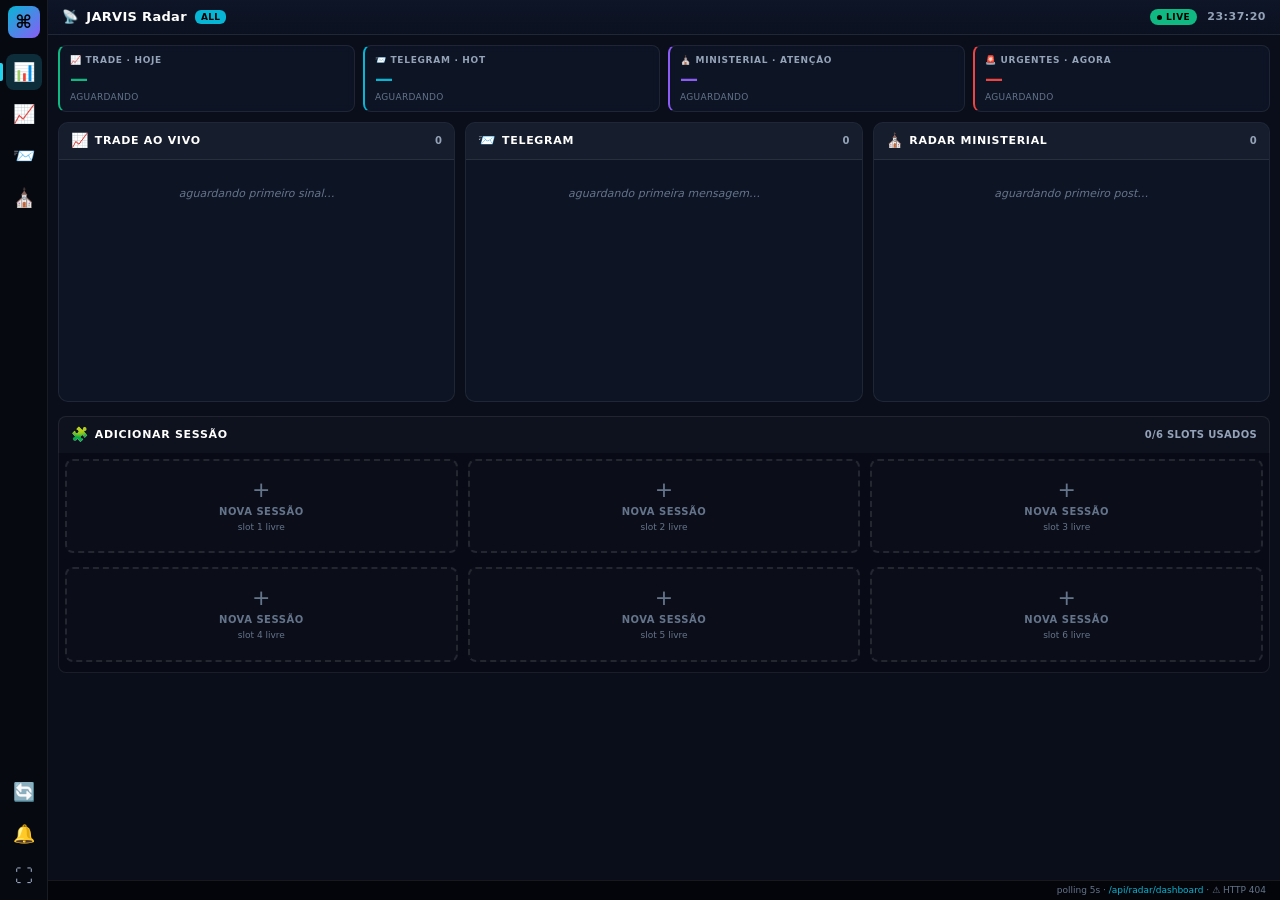
==== dashboard_static/radar.html @ 7d5970a0 "feat(radar): painel visual estilo Home Assistant com sidebar + 6 slots custom Painel /radar em dashb" ====
<!doctype html>
<html lang="pt-BR">
<head>
<meta charset="utf-8">
<meta name="viewport" content="width=device-width,initial-scale=1">
<title>JARVIS Radar — Visual Newsroom</title>
<style>
:root{
  --bg:#0a0e1a;--bg-2:#0f1729;--bg-3:#1a2233;
  --fg:#e5e7eb;--muted:#94a3b8;--dim:#64748b;
  --green:#10b981;--red:#ef4444;--amber:#f59e0b;--blue:#3b82f6;
  --violet:#8b5cf6;--pink:#ec4899;--cyan:#06b6d4;--teal:#14b8a6;
  --border:rgba(255,255,255,0.08);--border-hi:rgba(255,255,255,0.15);
  --card:rgba(15,23,42,0.7);
  --accent-cyan:#22d3ee;
  --shadow:0 4px 16px 0 rgba(0,0,0,0.45);
}
*{box-sizing:border-box;margin:0;padding:0}
html,body{background:var(--bg);color:var(--fg);font-family:'Inter','SF Pro Display',system-ui,-apple-system,sans-serif;height:100vh;overflow:hidden;font-size:12px;line-height:1.4}

/* ============== LAYOUT (sidebar + main) ============== */
.app{display:grid;grid-template-columns:48px 1fr;height:100vh;width:100vw}

/* SIDEBAR (vertical icons) */
.sidebar{background:rgba(0,0,0,0.35);border-right:1px solid var(--border);padding:6px 0;display:flex;flex-direction:column;align-items:center;gap:6px;overflow-y:auto}
.sb-logo{width:32px;height:32px;border-radius:8px;background:linear-gradient(135deg,var(--cyan),var(--violet));display:flex;align-items:center;justify-content:center;font-size:18px;font-weight:900;color:#000;margin-bottom:10px}
.sb-icon{width:36px;height:36px;border-radius:8px;display:flex;align-items:center;justify-content:center;font-size:18px;cursor:pointer;color:var(--muted);transition:all 0.15s;position:relative}
.sb-icon:hover{background:rgba(255,255,255,0.07);color:#fff}
.sb-icon.active{background:rgba(34,211,238,0.18);color:var(--accent-cyan)}
.sb-icon.active::before{content:'';position:absolute;left:-6px;width:3px;height:18px;background:var(--accent-cyan);border-radius:0 2px 2px 0}
.sb-icon[data-pane].has-data::after{content:'';position:absolute;top:4px;right:4px;width:6px;height:6px;border-radius:50%;background:var(--green);box-shadow:0 0 6px var(--green)}
.sb-spacer{flex:1;min-height:20px}

/* MAIN */
.main{display:grid;grid-template-rows:auto 1fr;overflow:hidden}

/* TOPBAR */
.topbar{display:flex;align-items:center;justify-content:space-between;padding:8px 14px;background:linear-gradient(180deg,rgba(15,23,42,0.85),rgba(15,23,42,0.4));border-bottom:1px solid var(--border);backdrop-filter:blur(8px)}
.topbar h1{font-size:13px;font-weight:700;color:#fff;display:flex;align-items:center;gap:8px;letter-spacing:0.3px}
.topbar h1 .badge{font-size:9px;background:var(--cyan);color:#000;padding:1px 6px;border-radius:6px;font-weight:800}
.topbar-right{display:flex;align-items:center;gap:10px}
.clock{font-size:11px;color:var(--muted);font-variant-numeric:tabular-nums;font-weight:600;letter-spacing:0.5px}
.live-pill{display:inline-flex;align-items:center;gap:4px;font-size:9px;font-weight:800;color:#000;background:var(--green);padding:2px 7px;border-radius:999px;text-transform:uppercase;letter-spacing:0.5px}
.live-pill .dot{width:5px;height:5px;background:#000;border-radius:50%;animation:pulse 1.4s infinite}
@keyframes pulse{0%,100%{opacity:1;transform:scale(1)}50%{opacity:0.4;transform:scale(1.2)}}

/* CONTENT */
.content{padding:10px;overflow-y:auto;overflow-x:hidden}

/* VIEW TABS (single-pane mode) */
.view{display:none}
.view.active{display:block}

/* GRID 3 colunas */
.grid-3{display:grid;grid-template-columns:repeat(3,1fr);gap:10px}
@media (max-width:900px){.grid-3{grid-template-columns:1fr}}

/* KPI row denso */
.kpis{display:grid;grid-template-columns:repeat(4,1fr);gap:8px;margin-bottom:10px}
@media (max-width:1100px){.kpis{grid-template-columns:repeat(2,1fr)}}
.kpi{background:var(--card);border:1px solid var(--border);border-radius:8px;padding:8px 10px;backdrop-filter:blur(4px)}
.kpi .label{font-size:9px;color:var(--muted);text-transform:uppercase;letter-spacing:0.7px;margin-bottom:2px;font-weight:600}
.kpi .value{font-size:18px;font-weight:800;color:#fff;line-height:1.1;font-variant-numeric:tabular-nums}
.kpi .sub{font-size:9px;color:var(--dim);margin-top:2px;text-transform:uppercase;letter-spacing:0.3px}
.kpi.trade{border-left:2px solid var(--green)}
.kpi.trade .value{color:var(--green)}
.kpi.tel{border-left:2px solid var(--cyan)}
.kpi.tel .value{color:var(--cyan)}
.kpi.church{border-left:2px solid var(--violet)}
.kpi.church .value{color:var(--violet)}
.kpi.alert{border-left:2px solid var(--red)}
.kpi.alert .value{color:var(--red)}

/* CARD */
.col{background:var(--card);border:1px solid var(--border);border-radius:10px;overflow:hidden;display:flex;flex-direction:column;min-height:280px}
.col-header{display:flex;align-items:center;justify-content:space-between;padding:8px 12px;background:rgba(255,255,255,0.04);border-bottom:1px solid var(--border)}
.col-header h2{font-size:11px;font-weight:800;color:#fff;text-transform:uppercase;letter-spacing:0.7px;display:flex;align-items:center;gap:6px}
.col-header h2 .ico{font-size:14px}
.col-header .count{font-size:10px;color:var(--muted);font-weight:700;text-transform:uppercase;letter-spacing:0.3px}
.col-body{padding:6px;overflow-y:auto;flex:1}

/* ITEMS (densos) */
.item{background:rgba(255,255,255,0.025);border:1px solid var(--border);border-radius:6px;padding:6px 8px;margin-bottom:4px;transition:all 0.15s;cursor:pointer}
.item:hover{background:rgba(34,211,238,0.05);border-color:var(--border-hi);transform:translateX(1px)}
.item.hot{border-left:2px solid var(--red);animation:hotGlow 2s infinite}
@keyframes hotGlow{0%,100%{box-shadow:0 0 0 0 rgba(239,68,68,0)}50%{box-shadow:0 0 8px 0 rgba(239,68,68,0.25)}}
.item.alta{border-left:2px solid var(--red)}
.item.media{border-left:2px solid var(--amber)}
.item.baixa{border-left:2px solid var(--dim)}
.item.line{display:flex;align-items:center;gap:6px;font-size:11px}
.item .sym{font-family:'JetBrains Mono','Menlo',monospace;font-weight:700;color:#fff;flex-shrink:0;min-width:80px;font-size:11px}
.item .ts{font-size:10px;color:var(--dim);margin-left:auto;flex-shrink:0;font-variant-numeric:tabular-nums}

/* TRADE */
.dir{display:inline-flex;padding:1px 6px;border-radius:4px;font-size:10px;font-weight:800;letter-spacing:0.5px;flex-shrink:0}
.dir.CALL,.dir.BUY{background:rgba(16,185,129,0.18);color:var(--green)}
.dir.PUT,.dir.SELL{background:rgba(239,68,68,0.18);color:var(--red)}
.res{font-size:9px;font-weight:800;padding:1px 5px;border-radius:3px;margin-left:4px;flex-shrink:0}
.res.win{background:var(--green);color:#000}
.res.loss{background:var(--red);color:#fff}
.res.pending{background:var(--amber);color:#000}

/* OPPORTUNITIES (Telegram) */
.cat{font-size:9px;font-weight:800;text-transform:uppercase;letter-spacing:0.4px;padding:1px 5px;border-radius:3px;flex-shrink:0}
.cat.lead_comercial{background:rgba(16,185,129,0.18);color:var(--green)}
.cat.discussao_tecnica{background:rgba(59,130,246,0.18);color:var(--blue)}
.cat.problema_cliente{background:rgba(239,68,68,0.18);color:var(--red)}
.cat.ideia_produto{background:rgba(139,92,246,0.18);color:var(--violet)}
.cat.sinal_correlato{background:rgba(245,158,11,0.18);color:var(--amber)}
.cat.conversa_casual{background:rgba(148,163,184,0.18);color:var(--muted)}
.cat.unknown{background:rgba(148,163,184,0.18);color:var(--muted)}
.item .from{font-size:10px;color:var(--muted);flex:1;white-space:nowrap;overflow:hidden;text-overflow:ellipsis}
.item .score{font-size:10px;font-weight:800;color:var(--cyan);font-variant-numeric:tabular-nums;flex-shrink:0}
.item .msg{font-size:11px;color:var(--fg);line-height:1.35;margin-top:3px;display:-webkit-box;-webkit-line-clamp:2;-webkit-box-orient:vertical;overflow:hidden}

/* CHURCH */
.opp-pill{font-size:9px;font-weight:800;padding:1px 5px;border-radius:3px;text-transform:uppercase;letter-spacing:0.3px}
.opp-pill.visitante_engajado{background:rgba(16,185,129,0.18);color:var(--green)}
.opp-pill.pedido_oracao{background:rgba(245,158,11,0.18);color:var(--amber)}
.opp-pill.crise_ministerial{background:rgba(239,68,68,0.18);color:var(--red)}
.opp-pill.doacao{background:rgba(59,130,246,0.18);color:var(--blue)}
.urg{font-size:9px;font-weight:800;padding:1px 5px;border-radius:3px;text-transform:uppercase;flex-shrink:0}
.urg.alta{background:var(--red);color:#fff}
.urg.media{background:var(--amber);color:#000}
.urg.baixa{background:var(--dim);color:#000}
.act{font-size:10px;color:var(--dim);font-style:italic;margin-left:auto;flex-shrink:0}

/* PLACEHOLDER CARD (slot vazio clicável pra add sessão) */
.item-empty{
  background:rgba(255,255,255,0.015);
  border:2px dashed rgba(255,255,255,0.1);
  border-radius:8px;
  padding:18px 12px;
  margin-bottom:4px;
  display:flex;
  flex-direction:column;
  align-items:center;
  justify-content:center;
  cursor:pointer;
  color:var(--dim);
  text-align:center;
  transition:all 0.2s;
  min-height:78px;
}
.item-empty:hover{
  border-color:var(--cyan);
  color:var(--cyan);
  background:rgba(34,211,238,0.05);
  transform:translateY(-1px);
}
.item-empty .plus{font-size:22px;font-weight:300;margin-bottom:4px;line-height:1}
.item-empty .lbl{font-size:10px;text-transform:uppercase;letter-spacing:0.5px;font-weight:700}
.item-empty .sub{font-size:9px;color:var(--dim);margin-top:2px}

/* MODAL */
.modal-bg{position:fixed;inset:0;background:rgba(0,0,0,0.7);backdrop-filter:blur(4px);display:none;align-items:center;justify-content:center;z-index:1000}
.modal-bg.active{display:flex}
.modal{background:var(--bg-2);border:1px solid var(--border-hi);border-radius:14px;padding:24px;width:min(420px,92vw);box-shadow:0 20px 60px 0 rgba(0,0,0,0.7)}
.modal h3{font-size:14px;font-weight:800;margin-bottom:16px;color:#fff;display:flex;align-items:center;gap:8px}
.modal label{display:block;font-size:11px;text-weight:700;color:var(--muted);text-transform:uppercase;letter-spacing:0.5px;margin:12px 0 6px}
.modal input,.modal select{width:100%;background:rgba(0,0,0,0.3);border:1px solid var(--border);border-radius:6px;padding:8px 10px;font-size:12px;color:var(--fg);font-family:inherit}
.modal input:focus,.modal select:focus{outline:none;border-color:var(--cyan)}
.modal .hint{font-size:10px;color:var(--dim);margin-top:3px}
.modal .actions{display:flex;gap:8px;margin-top:20px;justify-content:flex-end}
.modal button{background:var(--cyan);color:#000;border:none;border-radius:6px;padding:8px 14px;font-size:11px;font-weight:800;text-transform:uppercase;letter-spacing:0.5px;cursor:pointer;transition:all 0.15s}
.modal button:hover{filter:brightness(1.15)}
.modal button.ghost{background:transparent;color:var(--muted);border:1px solid var(--border)}
.modal button.ghost:hover{color:#fff;border-color:var(--border-hi)}
.modal .preset-row{display:flex;gap:6px;flex-wrap:wrap;margin-top:6px}
.modal .preset-chip{font-size:14px;background:rgba(255,255,255,0.04);border:1px solid var(--border);border-radius:6px;padding:6px 10px;cursor:pointer;transition:all 0.15s}
.modal .preset-chip:hover{background:rgba(34,211,238,0.1);border-color:var(--cyan)}

/* EMPTY */
.empty{padding:20px 10px;text-align:center;color:var(--dim);font-size:11px;font-style:italic}

/* FOOTER */
footer{position:fixed;bottom:0;left:48px;right:0;padding:3px 14px;background:rgba(0,0,0,0.6);color:var(--dim);font-size:9px;text-align:right;border-top:1px solid var(--border)}
footer a{color:var(--cyan);text-decoration:none}
footer a:hover{text-decoration:underline}

/* ============== PADDING FIX (main scrolls, footer positions fixed) ============== */
.content{padding-bottom:24px}

/* SCROLLBAR */
::-webkit-scrollbar{width:6px;height:6px}
::-webkit-scrollbar-track{background:transparent}
::-webkit-scrollbar-thumb{background:rgba(255,255,255,0.1);border-radius:3px}
::-webkit-scrollbar-thumb:hover{background:rgba(255,255,255,0.2)}

/* RESPONSIVE */
@media (max-width:680px){
  .app{grid-template-columns:40px 1fr}
  .sidebar{padding:4px 0;gap:3px}
  .sb-icon{width:30px;height:30px;font-size:15px}
  .topbar{padding:6px 10px}
  .content{padding:6px}
  .kpis{grid-template-columns:repeat(2,1fr)}
  .col{min-height:220px}
}

</style>
</head>
<body>

<div class="app">

  <!-- ============ SIDEBAR (ícones verticais) ============ -->
  <aside class="sidebar">
    <div class="sb-logo">⌘</div>
    <div class="sb-icon active" data-pane="all" title="Tudo">📊</div>
    <div class="sb-icon" data-pane="trade" title="Trade">📈</div>
    <div class="sb-icon" data-pane="tel" title="Telegram">📨</div>
    <div class="sb-icon" data-pane="church" title="Ministerial">⛪</div>
    <div class="sb-spacer"></div>
    <div class="sb-icon" id="btn-refresh" title="Refresh">🔄</div>
    <div class="sb-icon" id="btn-mute" title="Som">🔔</div>
    <div class="sb-icon" id="btn-full" title="Tela cheia">⛶</div>
  </aside>

  <!-- ============ MAIN ============ -->
  <main class="main">

    <header class="topbar">
      <h1>
        <span style="color:var(--cyan)">📡</span>
        JARVIS Radar
        <span class="badge" id="view-name">ALL</span>
      </h1>
      <div class="topbar-right">
        <span class="live-pill"><span class="dot"></span>LIVE</span>
        <span class="clock" id="clock">--:--:--</span>
      </div>
    </header>

    <div class="content">

      <!-- VIEW: ALL (3 colunas) -->
      <div class="view active" id="view-all">

        <div class="kpis">
          <div class="kpi trade">
            <div class="label">📈 Trade · Hoje</div>
            <div class="value" id="kpi-trade">—</div>
            <div class="sub" id="kpi-trade-sub">aguardando</div>
          </div>
          <div class="kpi tel">
            <div class="label">📨 Telegram · Hot</div>
            <div class="value" id="kpi-tel">—</div>
            <div class="sub" id="kpi-tel-sub">aguardando</div>
          </div>
          <div class="kpi church">
            <div class="label">⛪ Ministerial · Atenção</div>
            <div class="value" id="kpi-church">—</div>
            <div class="sub" id="kpi-church-sub">aguardando</div>
          </div>
          <div class="kpi alert">
            <div class="label">🚨 Urgentes · Agora</div>
            <div class="value" id="kpi-alert">—</div>
            <div class="sub" id="kpi-alert-sub">aguardando</div>
          </div>
        </div>

        <div class="grid-3">

          <div class="col">
            <div class="col-header">
              <h2><span class="ico">📈</span> Trade ao Vivo</h2>
              <span class="count" id="trade-count">0</span>
            </div>
            <div class="col-body" id="trade-body">
              <div class="empty">aguardando primeiro sinal…</div>
            </div>
          </div>

          <div class="col">
            <div class="col-header">
              <h2><span class="ico">📨</span> Telegram</h2>
              <span class="count" id="tel-count">0</span>
            </div>
            <div class="col-body" id="tel-body">
              <div class="empty">aguardando primeira mensagem…</div>
            </div>
          </div>

          <div class="col">
            <div class="col-header">
              <h2><span class="ico">⛪</span> Radar Ministerial</h2>
              <span class="count" id="church-count">0</span>
            </div>
            <div class="col-body" id="church-body">
              <div class="empty">aguardando primeiro post…</div>
            </div>
          </div>

        </div>

        <!-- ============ SLOTS PRA NOVAS SESSÕES ============ -->
        <div style="margin-top:14px">
          <div class="col-header" style="border-radius:8px 8px 0 0;background:rgba(255,255,255,0.02);border:1px solid var(--border);border-bottom:none">
            <h2><span class="ico">🧩</span> Adicionar Sessão</h2>
            <span class="count" id="slots-count">0/6 slots livres</span>
          </div>
          <div class="grid-3" id="slots-grid" style="grid-auto-rows:minmax(86px,auto);border:1px solid var(--border);border-top:none;border-radius:0 0 8px 8px;padding:6px;background:rgba(0,0,0,0.15)"></div>
        </div>

      </div>

      <!-- VIEW: TRADE ONLY -->
      <div class="view" id="view-trade">
        <div class="kpis">
          <div class="kpi trade" style="grid-column:span 4">
            <div class="label">📈 Sinais · últimos 30 min</div>
            <div class="value" style="font-size:28px" id="kpi-trade-big">—</div>
            <div class="sub" id="kpi-trade-big-sub">aguardando</div>
          </div>
        </div>
        <div class="col" style="min-height:60vh">
          <div class="col-header"><h2><span class="ico">📈</span> Trade Signals</h2><span class="count" id="trade-count-big">0</span></div>
          <div class="col-body" id="trade-body-big"></div>
        </div>
      </div>

      <!-- VIEW: TELEGRAM ONLY -->
      <div class="view" id="view-tel">
        <div class="kpis">
          <div class="kpi tel" style="grid-column:span 2">
            <div class="label">📨 Hot Leads</div>
            <div class="value" style="font-size:28px" id="kpi-tel-big">—</div>
          </div>
          <div class="kpi tel" style="grid-column:span 2">
            <div class="label">Total opportunities</div>
            <div class="value" style="font-size:28px" id="kpi-tel-total">—</div>
          </div>
        </div>
        <div class="col" style="min-height:60vh">
          <div class="col-header"><h2><span class="ico">📨</span> Telegram Opportunities</h2><span class="count" id="tel-count-big">0</span></div>
          <div class="col-body" id="tel-body-big"></div>
        </div>
      </div>

      <!-- VIEW: CHURCH ONLY -->
      <div class="view" id="view-church">
        <div class="kpis">
          <div class="kpi church" style="grid-column:span 2">
            <div class="label">⛪ Alta urgência</div>
            <div class="value" style="font-size:28px" id="kpi-church-big">—</div>
          </div>
          <div class="kpi church" style="grid-column:span 2">
            <div class="label">Igrejas monitoradas</div>
            <div class="value" style="font-size:28px" id="kpi-church-accounts">—</div>
          </div>
        </div>
        <div class="col" style="min-height:60vh">
          <div class="col-header"><h2><span class="ico">⛪</span> Radar Ministerial</h2><span class="count" id="church-count-big">0</span></div>
          <div class="col-body" id="church-body-big"></div>
        </div>
      </div>

    </div>

    <footer>
      polling 5s · <a href="/api/radar/dashboard" target="_blank">/api/radar/dashboard</a>
       · <span id="last-update">—</span>
    </footer>

  </main>
</div>

<!-- ============ MODAL: NOVA SESSÃO ============ -->
<div class="modal-bg" id="modal-bg">
  <div class="modal">
    <h3>🧩 Adicionar nova sessão</h3>

    <label>Nome da sessão</label>
    <input id="m-name" placeholder="Ex: Financas Bot, Lagoinha, Filmes" maxlength="40">

    <label>Ícone (clique pra escolher)</label>
    <div class="preset-row" id="m-icons">
      <span class="preset-chip" data-icon="📊">📊</span>
      <span class="preset-chip" data-icon="📈">📈</span>
      <span class="preset-chip" data-icon="📨">📨</span>
      <span class="preset-chip" data-icon="⛪">⛪</span>
      <span class="preset-chip" data-icon="💰">💰</span>
      <span class="preset-chip" data-icon="🎬">🎬</span>
      <span class="preset-chip" data-icon="📷">📷</span>
      <span class="preset-chip" data-icon="🎵">🎵</span>
      <span class="preset-chip" data-icon="📧">📧</span>
      <span class="preset-chip" data-icon="🤖">🤖</span>
      <span class="preset-chip" data-icon="📡">📡</span>
      <span class="preset-chip" data-icon="🌐">🌐</span>
    </div>

    <label style="margin-top:14px">Endpoint JSON (opcional)</label>
    <input id="m-endpoint" placeholder="/api/integrations/..." value="/api/radar/dashboard">
    <div class="hint">URL interna que retorna JSON pro painel. Vazio = sessão decorativa sem dados.</div>

    <label style="margin-top:14px">Cor de destaque</label>
    <select id="m-color">
      <option value="#06b6d4">Cyan (padrão)</option>
      <option value="#10b981">Verde</option>
      <option value="#ef4444">Vermelho</option>
      <option value="#f59e0b">Âmbar</option>
      <option value="#8b5cf6">Violeta</option>
      <option value="#ec4899">Pink</option>
      <option value="#3b82f6">Azul</option>
    </select>

    <div class="actions">
      <button class="ghost" id="m-cancel">Cancelar</button>
      <button id="m-save">Adicionar</button>
    </div>
  </div>
</div>

<script>
// ====================== JAVASCRIPT ======================
const CATEGORY_LABEL = {
  lead_comercial:'lead',        discussao_tecnica:'disc',
  problema_cliente:'problema',  ideia_produto:'ideia',
  sinal_correlato:'sinal',      conversa_casual:'casual'
};
const OPPORTUNITY_LABEL = {
  visitante_engajado:'visitante', pedido_oracao:'oração',
  crise_ministerial:'crise',     doacao:'doação'
};

const REFRESH_MS = 5000;
const MAX_SLOTS = 6;
const LS_KEY = 'jarvis_panels_v1';
let currentPane = 'all';
let customPanels = [];  // [{id,name,icon,endpoint,color}]

// ===== localStorage helpers =====
function loadPanels(){
  try {
    const raw = localStorage.getItem(LS_KEY);
    return raw ? JSON.parse(raw) : [];
  } catch(e) { return []; }
}
function savePanels(){
  try { localStorage.setItem(LS_KEY, JSON.stringify(customPanels)); }
  catch(e) { console.warn('localStorage falhou:', e); }
}

// ===== Format helpers =====
function fmtTime(iso){
  if(!iso) return '';
  try{ return new Date(iso).toLocaleTimeString('pt-BR',{hour:'2-digit',minute:'2-digit'}); }
  catch{ return ''; }
}
function escapeHtml(s){
  if(s==null) return '';
  return String(s).replace(/[&<>"']/g, c => ({'&':'&amp;','<':'&lt;','>':'&gt;','"':'&quot;',"'":'&#39;'}[c]));
}
function fmtPnl(n){
  const s = n >= 0 ? '+' : '';
  return s + 'R$ ' + n.toFixed(2);
}

// ===== Render de cada card de radar (trade/telegram/church) =====
function renderTradeCard(s){
  const dir = (s.direction||'').toUpperCase();
  let res = '<span class="res pending">PEND</span>';
  if(s.result === 'win')  res = '<span class="res win">WIN ✓</span>';
  else if(s.result==='loss') res = '<span class="res loss">LOSS ✗</span>';
  return `<div class="item">
    <div class="line">
      <span class="sym">${escapeHtml(s.symbol||'')}</span>
      <span class="dir ${dir}">${escapeHtml(dir)}</span>
      ${res}
      <span class="ts">${fmtTime(s.time)}</span>
    </div>
  </div>`;
}
function renderOppCard(o){
  const cat = o.category || 'unknown';
  const lbl = CATEGORY_LABEL[cat] || cat;
  return `<div class="item ${o.is_hot_lead?'hot':''}" title="${escapeHtml(o.text||'')}">
    <div class="line">
      <span class="cat ${cat}">${escapeHtml(lbl)}</span>
      <span class="from">${escapeHtml(o.chat||'')} · ${escapeHtml(o.sender||'')}</span>
      <span class="score">${Math.round((o.score||0)*100)}%</span>
    </div>
    <div class="msg">${escapeHtml(o.text||'')}</div>
  </div>`;
}
function renderChurchCard(i){
  const opps = (i.opportunities||[]);
  const oppsHtml = opps.map(o=>`<span class="opp-pill ${o}">${OPPORTUNITY_LABEL[o]||o}</span>`).join(' ');
  const urg = i.urgency || 'baixa';
  return `<div class="item ${urg}" title="${escapeHtml(i.text||'')}">
    <div class="line">
      ${oppsHtml}
      <span class="urg ${urg}">${urg}</span>
      <span class="act">→ ${escapeHtml(i.action||'')}</span>
    </div>
    <div class="msg"><strong>${escapeHtml(i.author||'')}</strong>: "${escapeHtml(i.text||'')}"</div>
  </div>`;
}

// ===== Render do grid de slots =====
function renderSlots(){
  const grid = document.getElementById('slots-grid');
  const used = customPanels.length;
  document.getElementById('slots-count').textContent = `${used}/${MAX_SLOTS} slots usados`;

  const cells = [];

  // Cards adicionados (reais)
  customPanels.forEach((p, idx) => {
    const colorBorder = `border-left:2px solid ${p.color}`;
    const endpoint = p.endpoint ? `<span class="ts" title="${escapeHtml(p.endpoint)}">${escapeHtml(p.endpoint.replace('/api/',''))}</span>` : '';
    cells.push(`
      <div class="item" style="${colorBorder};cursor:pointer" data-panel-id="${p.id}" title="${escapeHtml(p.endpoint||'sem endpoint')}">
        <div class="line">
          <span class="sym" style="color:${p.color}">${p.icon} ${escapeHtml(p.name)}</span>
          <span class="act" data-del-id="${p.id}" style="color:var(--red);cursor:pointer" title="Remover">×</span>
          ${endpoint}
        </div>
        <div class="msg" id="panel-body-${p.id}">
          <span style="color:var(--dim)">aguardando dados…</span>
        </div>
      </div>
    `);
  });

  // Slots vazios (placeholders clicáveis)
  const remaining = MAX_SLOTS - used;
  for (let i = 0; i < remaining; i++) {
    cells.push(`
      <div class="item-empty" data-slot="${i}" title="Clique pra adicionar uma nova sessão">
        <div class="plus">+</div>
        <div class="lbl">Nova Sessão</div>
        <div class="sub">slot ${used + i + 1} livre</div>
      </div>
    `);
  }

  grid.innerHTML = cells.join('');

  // Bind clicks: empty slot → abre modal
  grid.querySelectorAll('.item-empty').forEach(el => {
    el.addEventListener('click', openModal);
  });
  // Bind clicks: delete (×) em cards existentes
  grid.querySelectorAll('[data-del-id]').forEach(el => {
    el.addEventListener('click', (ev) => {
      ev.stopPropagation();
      const id = el.dataset.delId;
      if (confirm('Remover esta sessão do painel?')) {
        customPanels = customPanels.filter(p => p.id !== id);
        savePanels();
        renderSlots();
      }
    });
  });
}

// ===== Modal control =====
let selectedIcon = '📊';
let selectedColor = '#06b6d4';

function openModal(){
  document.getElementById('m-name').value = '';
  document.getElementById('m-endpoint').value = '/api/radar/dashboard';
  document.getElementById('m-color').value = '#06b6d4';
  selectedIcon = '📊';
  selectedColor = '#06b6d4';
  document.querySelectorAll('.preset-chip').forEach(c => c.style.border = '1px solid var(--border)');
  const defaultChip = document.querySelector(`.preset-chip[data-icon="${selectedIcon}"]`);
  if (defaultChip) defaultChip.style.border = '1px solid var(--cyan)';
  document.getElementById('modal-bg').classList.add('active');
  setTimeout(() => document.getElementById('m-name').focus(), 50);
}
function closeModal(){
  document.getElementById('modal-bg').classList.remove('active');
}

document.getElementById('m-cancel').addEventListener('click', closeModal);
document.getElementById('modal-bg').addEventListener('click', (ev) => {
  if (ev.target.id === 'modal-bg') closeModal();
});
document.addEventListener('keydown', (ev) => {
  if (ev.key === 'Escape') closeModal();
});

document.querySelectorAll('.preset-chip').forEach(chip => {
  chip.addEventListener('click', () => {
    selectedIcon = chip.dataset.icon;
    document.querySelectorAll('.preset-chip').forEach(c => c.style.border = '1px solid var(--border)');
    chip.style.border = '2px solid var(--cyan)';
  });
});

document.getElementById('m-color').addEventListener('change', (ev) => {
  selectedColor = ev.target.value;
});

document.getElementById('m-save').addEventListener('click', () => {
  const name = document.getElementById('m-name').value.trim();
  if (!name) { alert('Dá um nome pra sessão, Pô.'); return; }
  if (customPanels.length >= MAX_SLOTS) { alert(`Limite de ${MAX_SLOTS} sessões.`); return; }
  const endpoint = document.getElementById('m-endpoint').value.trim();
  const id = 'p_' + Date.now().toString(36) + Math.random().toString(36).slice(2,6);
  customPanels.push({ id, name, icon: selectedIcon, endpoint, color: selectedColor });
  savePanels();
  renderSlots();
  closeModal();
});

// ===== Fetch + dispatch =====
async function refresh(){
  try{
    const r = await fetch('/api/radar/dashboard?_='+Date.now(),{cache:'no-store'});
    if(!r.ok) throw new Error('HTTP '+r.status);
    const data = await r.json();
    renderAll(data);
    await refreshCustomPanels();
    document.getElementById('last-update').textContent = '↑ '+new Date().toLocaleTimeString('pt-BR');
  }catch(e){
    document.getElementById('last-update').textContent = '⚠️ '+e.message;
  }
}

async function refreshCustomPanels(){
  for (const p of customPanels) {
    if (!p.endpoint) continue;
    try {
      const r = await fetch(p.endpoint + (p.endpoint.includes('?') ? '&' : '?') + '_='+Date.now(), {cache:'no-store'});
      if (!r.ok) throw new Error('HTTP '+r.status);
      const data = await r.json();
      renderCustomPanel(p, data);
    } catch(e) {
      const el = document.getElementById('panel-body-'+p.id);
      if (el) el.innerHTML = `<span style="color:var(--red);font-size:10px">⚠️ ${escapeHtml(e.message)}</span>`;
    }
  }
}

function renderCustomPanel(p, data){
  const el = document.getElementById('panel-body-'+p.id);
  if (!el) return;
  // Heurística simples: extrai arrays de dicts do JSON
  const candidates = [];
  function findArrays(obj, path=''){
    if (!obj || typeof obj !== 'object') return;
    if (Array.isArray(obj)) {
      if (obj.length > 0 && typeof obj[0] === 'object') candidates.push({path, sample: obj[0], arr: obj});
      return;
    }
    for (const k of Object.keys(obj)) {
      findArrays(obj[k], path ? path+'.'+k : k);
    }
  }
  findArrays(data);

  if (candidates.length === 0) {
    el.innerHTML = `<span style="color:var(--dim);font-size:10px">endpoint retornou JSON sem arrays de items</span>`;
    return;
  }

  // Pega o array com mais items (mais "denso")
  candidates.sort((a,b) => b.arr.length - a.arr.length);
  const top = candidates[0];
  const items = top.arr.slice(0, 5);

  // Render genérico: chave:valor
  el.innerHTML = items.map(it => {
    const keys = Object.keys(it);
    const summary = keys.slice(0, 3).map(k => {
      const v = it[k];
      const sv = typeof v === 'object' ? JSON.stringify(v).slice(0,30) : String(v).slice(0,30);
      return `<span style="color:var(--dim)">${escapeHtml(k)}:</span> <span style="color:var(--fg)">${escapeHtml(sv)}</span>`;
    }).join(' · ');
    return `<div style="font-size:10px;color:var(--muted);margin-top:2px;white-space:nowrap;overflow:hidden;text-overflow:ellipsis">${summary}</div>`;
  }).join('');
}

// ===== Render principal =====
function renderAll(data){
  const t = data.trade || {};
  const signals = t.signals_recent || [];
  const today = t.today || {};
  const pnl = today.pnl_brl || 0;

  document.getElementById('kpi-trade').textContent = fmtPnl(pnl);
  document.getElementById('kpi-trade-sub').textContent =
    `${today.wins||0}W · ${today.losses||0}L · ${today.win_rate||0}%WR · ${today.total||0}/dia`;
  document.getElementById('kpi-trade-big').textContent = signals.length;
  document.getElementById('kpi-trade-big-sub').textContent =
    `${today.wins||0}W · ${today.losses||0}L · ${fmtPnl(pnl)}`;

  const tradeBody = signals.length===0 ? '<div class="empty">aguardando primeiro sinal…</div>' : signals.map(renderTradeCard).join('');
  document.getElementById('trade-body').innerHTML = tradeBody;
  document.getElementById('trade-body-big').innerHTML = tradeBody;
  document.getElementById('trade-count').textContent = signals.length;
  document.getElementById('trade-count-big').textContent = signals.length + ' sinais · 30min';

  const tp = data.telegram_opportunities || {};
  const stats = tp.stats || {};
  const hot = tp.hot || [];

  document.getElementById('kpi-tel').textContent = stats.hot_leads || 0;
  document.getElementById('kpi-tel-sub').textContent =
    `${stats.total_opportunities||0} tot · ${stats.convertidos||0} conv`;
  document.getElementById('kpi-tel-big').textContent = stats.hot_leads || 0;
  document.getElementById('kpi-tel-total').textContent = stats.total_opportunities || 0;

  const telBody = hot.length===0 ? '<div class="empty">aguardando primeira mensagem…</div>' : hot.map(renderOppCard).join('');
  document.getElementById('tel-body').innerHTML = telBody;
  document.getElementById('tel-body-big').innerHTML = telBody;
  document.getElementById('tel-count').textContent = hot.length + ' hot';
  document.getElementById('tel-count-big').textContent = hot.length;

  const cr = data.church_radar || {};
  const cs = cr.stats || {};
  const high = cr.high_urgency || [];
  const others = cr.new_others || [];
  const allChurch = [...high, ...others];

  const urgCount = cs.items_high_urgency || 0;
  document.getElementById('kpi-church').textContent = urgCount;
  document.getElementById('kpi-church-sub').textContent =
    `${cs.items_new||0} novos · ${cs.accounts_monitored||0} contas`;
  document.getElementById('kpi-church-big').textContent = urgCount;
  document.getElementById('kpi-church-accounts').textContent = cs.accounts_monitored||0;

  const churchBody = allChurch.length===0 ? '<div class="empty">aguardando primeiro post…</div>' : allChurch.map(renderChurchCard).join('');
  document.getElementById('church-body').innerHTML = churchBody;
  document.getElementById('church-body-big').innerHTML = churchBody;
  document.getElementById('church-count').textContent = allChurch.length + ' itens';
  document.getElementById('church-count-big').textContent = allChurch.length + ' itens';

  const totalUrgent = (urgCount||0) + (stats.hot_leads||0);
  document.getElementById('kpi-alert').textContent = totalUrgent;
  document.getElementById('kpi-alert-sub').textContent = 'ministerial + telegram';

  document.querySelectorAll('.sb-icon[data-pane]').forEach(ic => {
    const p = ic.dataset.pane;
    if(p==='trade') ic.classList.toggle('has-data', signals.length > 0);
    if(p==='tel')    ic.classList.toggle('has-data', hot.length > 0);
    if(p==='church') ic.classList.toggle('has-data', allChurch.length > 0);
  });
}

// ===== Clock =====
function tick(){ document.getElementById('clock').textContent = new Date().toLocaleTimeString('pt-BR'); }

// ===== Pane switch (sidebar) =====
document.querySelectorAll('.sb-icon[data-pane]').forEach(ic => {
  ic.addEventListener('click', () => {
    const pane = ic.dataset.pane;
    currentPane = pane;
    document.querySelectorAll('.sb-icon[data-pane]').forEach(x => x.classList.remove('active'));
    ic.classList.add('active');
    document.querySelectorAll('.view').forEach(v => v.classList.remove('active'));
    document.getElementById('view-'+pane).classList.add('active');
    document.getElementById('view-name').textContent = pane.toUpperCase();
  });
});

// ===== Other sidebar buttons =====
document.getElementById('btn-refresh').addEventListener('click', refresh);
document.getElementById('btn-full').addEventListener('click', () => {
  if(document.fullscreenElement) document.exitFullscreen();
  else document.documentElement.requestFullscreen?.();
});
document.getElementById('btn-mute').addEventListener('click', () => {
  const ic = document.getElementById('btn-mute');
  ic.textContent = ic.textContent === '🔔' ? '🔕' : '🔔';
});

// ===== Boot =====
customPanels = loadPanels();
renderSlots();
tick(); setInterval(tick, 1000);
refresh(); setInterval(refresh, REFRESH_MS);

</script>
</body>
</html>
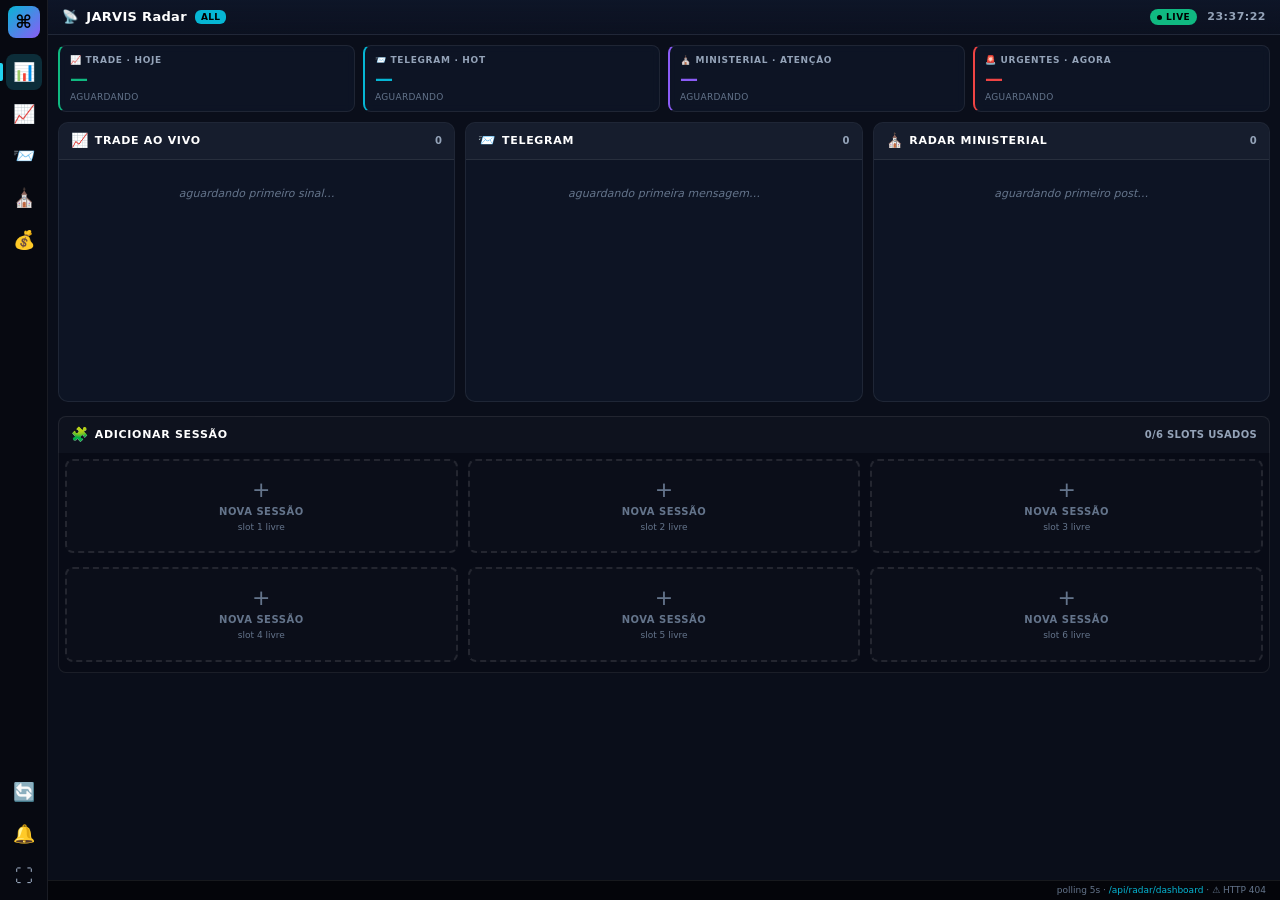
==== commit e8e2f1d1: "feat(finance): integra financas_bot -> JARVIS via webhook + painel de finanças no radar Sender (fina" ====
--- a/dashboard_static/radar.html
+++ b/dashboard_static/radar.html
@@ -68,6 +68,8 @@
 .kpi.tel .value{color:var(--cyan)}
 .kpi.church{border-left:2px solid var(--violet)}
 .kpi.church .value{color:var(--violet)}
+.kpi.finance{border-left:2px solid var(--green)}
+.kpi.finance .value{color:var(--green)}
 .kpi.alert{border-left:2px solid var(--red)}
 .kpi.alert .value{color:var(--red)}
 
@@ -211,6 +213,7 @@
     <div class="sb-icon" data-pane="trade" title="Trade">📈</div>
     <div class="sb-icon" data-pane="tel" title="Telegram">📨</div>
     <div class="sb-icon" data-pane="church" title="Ministerial">⛪</div>
+    <div class="sb-icon" data-pane="finance" title="Finanças">💰</div>
     <div class="sb-spacer"></div>
     <div class="sb-icon" id="btn-refresh" title="Refresh">🔄</div>
     <div class="sb-icon" id="btn-mute" title="Som">🔔</div>
@@ -353,6 +356,40 @@
         <div class="col" style="min-height:60vh">
           <div class="col-header"><h2><span class="ico">⛪</span> Radar Ministerial</h2><span class="count" id="church-count-big">0</span></div>
           <div class="col-body" id="church-body-big"></div>
+        </div>
+      </div>
+
+      <!-- VIEW: FINANCE ONLY (financas_bot integration) -->
+      <div class="view" id="view-finance">
+        <div class="kpis">
+          <div class="kpi finance" style="grid-column:span 1">
+            <div class="label">💰 Buffer ativo</div>
+            <div class="value" style="font-size:28px" id="kpi-finance-buffer">—</div>
+            <div class="sub" id="kpi-finance-buffer-sub">de 50 slots</div>
+          </div>
+          <div class="kpi finance" style="grid-column:span 1">
+            <div class="label">💸 Total movimentado</div>
+            <div class="value" style="font-size:28px" id="kpi-finance-total">R$ —</div>
+            <div class="sub" id="kpi-finance-total-sub">bufferizado</div>
+          </div>
+          <div class="kpi finance" style="grid-column:span 1">
+            <div class="label">🔥 Categoria top</div>
+            <div class="value" style="font-size:18px" id="kpi-finance-top-cat">—</div>
+            <div class="sub" id="kpi-finance-top-cat-sub">+ count</div>
+          </div>
+          <div class="kpi finance" style="grid-column:span 1">
+            <div class="label">⏱ Último evento</div>
+            <div class="value" style="font-size:16px" id="kpi-finance-latest">—</div>
+            <div class="sub" id="kpi-finance-latest-sub">—</div>
+          </div>
+        </div>
+
+        <div class="col" style="min-height:60vh">
+          <div class="col-header">
+            <h2><span class="ico">💰</span> Transações recentes</h2>
+            <span class="count" id="finance-count">0</span>
+          </div>
+          <div class="col-body" id="finance-body"></div>
         </div>
       </div>
 
@@ -616,10 +653,90 @@
     const data = await r.json();
     renderAll(data);
     await refreshCustomPanels();
+    await refreshFinance();
     document.getElementById('last-update').textContent = '↑ '+new Date().toLocaleTimeString('pt-BR');
   }catch(e){
     document.getElementById('last-update').textContent = '⚠️ '+e.message;
   }
+}
+
+// ===== Finance pane (financas_bot integration) =====
+async function refreshFinance(){
+  try {
+    const [recentRes, statsRes] = await Promise.all([
+      fetch('/api/integrations/finance/recent?limit=20&_='+Date.now(),{cache:'no-store'}),
+      fetch('/api/integrations/finance/stats?_='+Date.now(),{cache:'no-store'}),
+    ]);
+    if(!recentRes.ok || !statsRes.ok) throw new Error('HTTP '+(recentRes.status||statsRes.status));
+    const recent = await recentRes.json();
+    const stats  = await statsRes.json();
+    renderFinance(recent.events || [], stats);
+  } catch (e) {
+    // fail-soft: mostra msg no body, nao derruba o painel inteiro
+    const body = document.getElementById('finance-body');
+    if (body) body.innerHTML = '<div class="msg" style="color:var(--red);padding:12px">⚠️ finance webhook indisponível: '+escapeHtml(e.message)+'</div>';
+  }
+}
+
+function renderFinance(events, stats){
+  // KPIs
+  document.getElementById('kpi-finance-buffer').textContent = stats.buffer_size ?? 0;
+  document.getElementById('kpi-finance-buffer-sub').textContent = 'de '+(stats.buffer_cap ?? 50)+' slots';
+  document.getElementById('kpi-finance-total').textContent = 'R$ '+(stats.total_amount_brl_buffered ?? 0).toFixed(2);
+  document.getElementById('kpi-finance-total-sub').textContent = 'bufferizado';
+
+  // Top category (varre os eventos pq stats nao retorna)
+  const catCounts = {};
+  let topCat = '—', topCatCount = 0;
+  for (const ev of events) {
+    const c = ev.category || '(sem categoria)';
+    catCounts[c] = (catCounts[c]||0) + 1;
+    if (catCounts[c] > topCatCount) { topCat = c; topCatCount = catCounts[c]; }
+  }
+  document.getElementById('kpi-finance-top-cat').textContent = topCat;
+  document.getElementById('kpi-finance-top-cat-sub').textContent = topCatCount+' evento(s)';
+
+  // Latest event
+  if (events.length > 0) {
+    const last = events[0];
+    const amt = (typeof last.amount_brl === 'number') ? 'R$ '+last.amount_brl.toFixed(2) : 'R$ —';
+    document.getElementById('kpi-finance-latest').textContent = last.description || last.event_type;
+    const ts = last.occurred_at ? new Date(last.occurred_at).toLocaleTimeString('pt-BR') : '—';
+    document.getElementById('kpi-finance-latest-sub').textContent = amt+' · '+ts;
+  } else {
+    document.getElementById('kpi-finance-latest').textContent = '—';
+    document.getElementById('kpi-finance-latest-sub').textContent = 'buffer vazio';
+  }
+
+  // Lista de eventos
+  document.getElementById('finance-count').textContent = events.length;
+  const body = document.getElementById('finance-body');
+  if (!body) return;
+  if (events.length === 0) {
+    body.innerHTML = '<div class="msg" style="padding:24px;text-align:center;color:var(--muted)">Sem eventos ainda. Mande uma transação pro @fiannacas_paul_gaby_bot no Telegram.</div>';
+    return;
+  }
+  body.innerHTML = events.map(ev => {
+    const amt = (typeof ev.amount_brl === 'number') ? 'R$ '+ev.amount_brl.toFixed(2) : '';
+    const cat = ev.category || '';
+    const desc = ev.description || ev.event_type;
+    const ts = ev.occurred_at ? new Date(ev.occurred_at).toLocaleString('pt-BR', {hour:'2-digit',minute:'2-digit',day:'2-digit',month:'2-digit'}) : '';
+    const typeColor = ev.tx_type === 'income' ? 'var(--green)' : (ev.tx_type === 'expense' ? 'var(--red)' : 'var(--muted)');
+    return `
+      <div class="item" style="border-left:2px solid var(--green)">
+        <div class="row" style="display:flex;justify-content:space-between;align-items:center">
+          <div style="flex:1">
+            <div style="font-weight:700;color:#fff;font-size:12px">${escapeHtml(desc)}</div>
+            <div class="meta" style="font-size:10px;color:var(--dim);margin-top:2px">
+              ${cat ? '🏷 '+escapeHtml(cat)+' · ' : ''}
+              ${ev.tx_type ? '<span style="color:'+typeColor+'">'+escapeHtml(ev.tx_type)+'</span> · ' : ''}
+              ${ts}
+            </div>
+          </div>
+          <div style="font-weight:800;color:var(--green);font-size:14px;font-variant-numeric:tabular-nums">${amt}</div>
+        </div>
+      </div>`;
+  }).join('');
 }
 
 async function refreshCustomPanels(){
